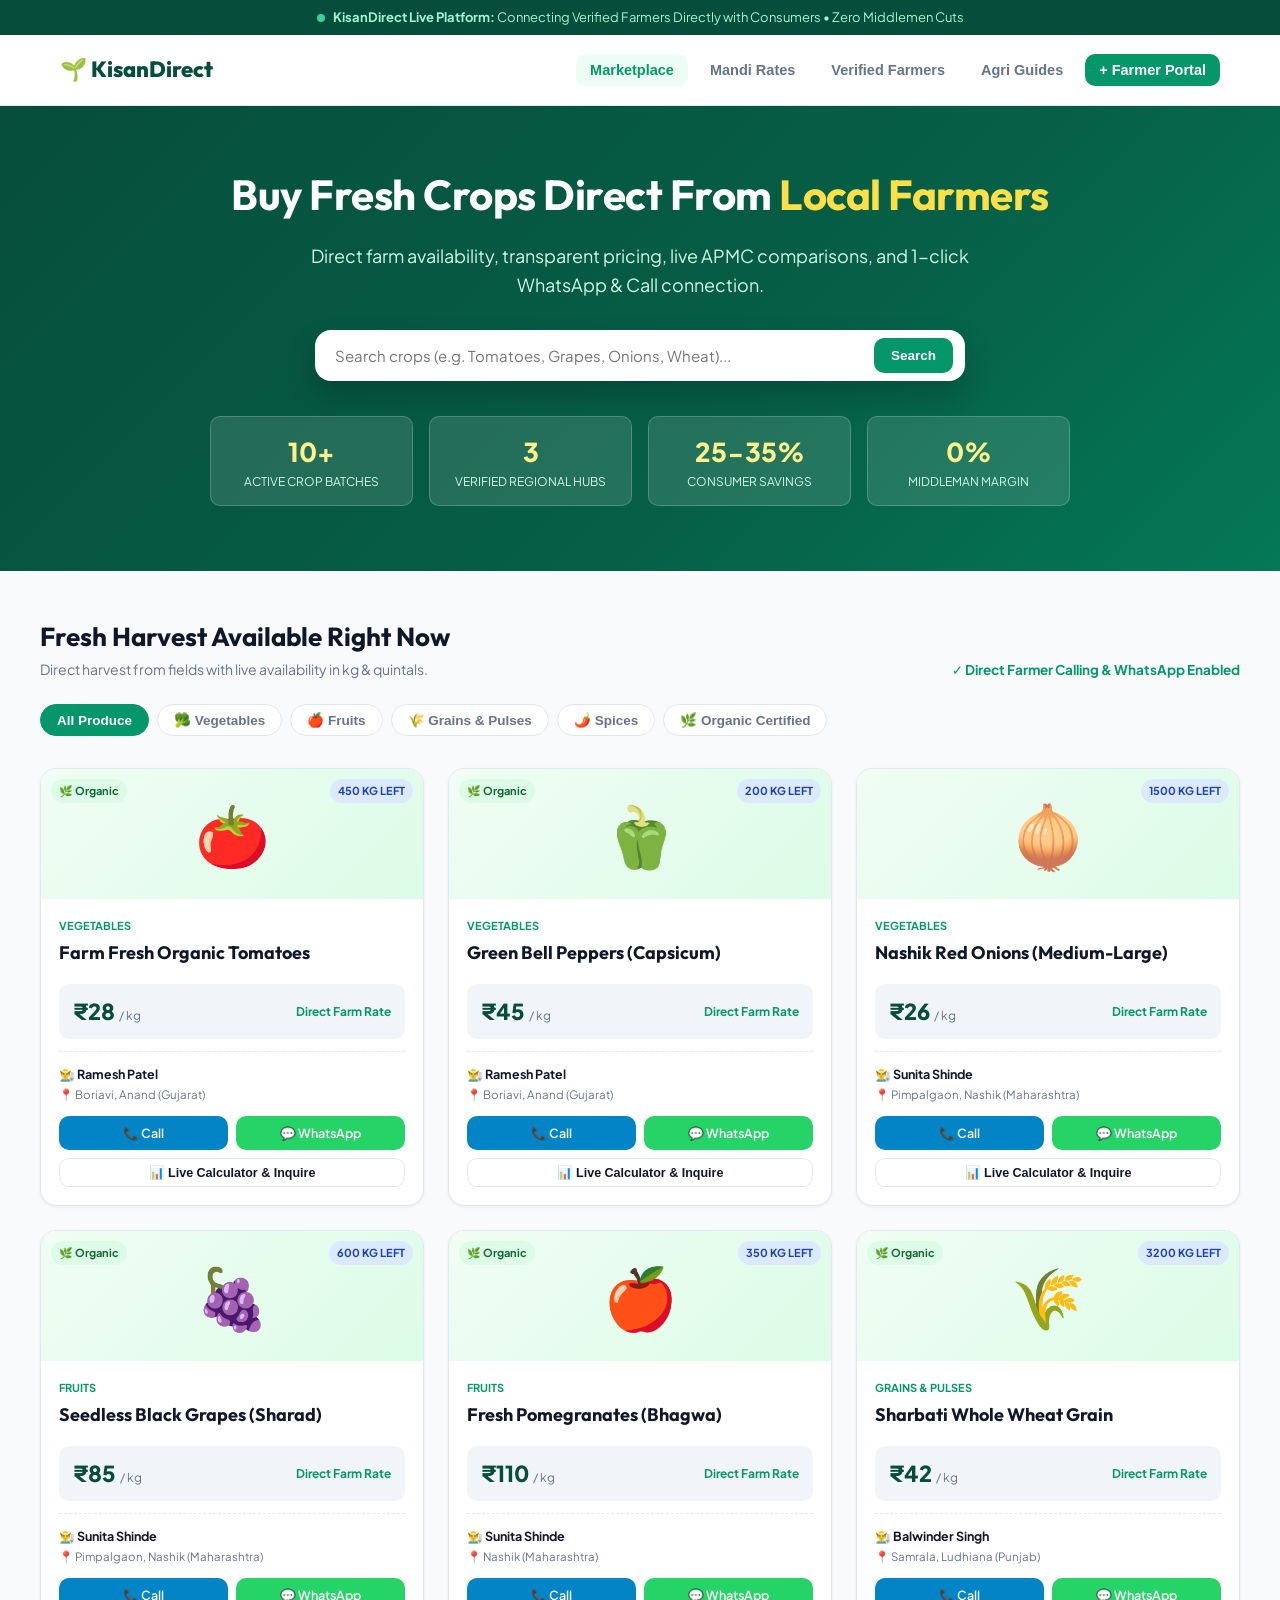
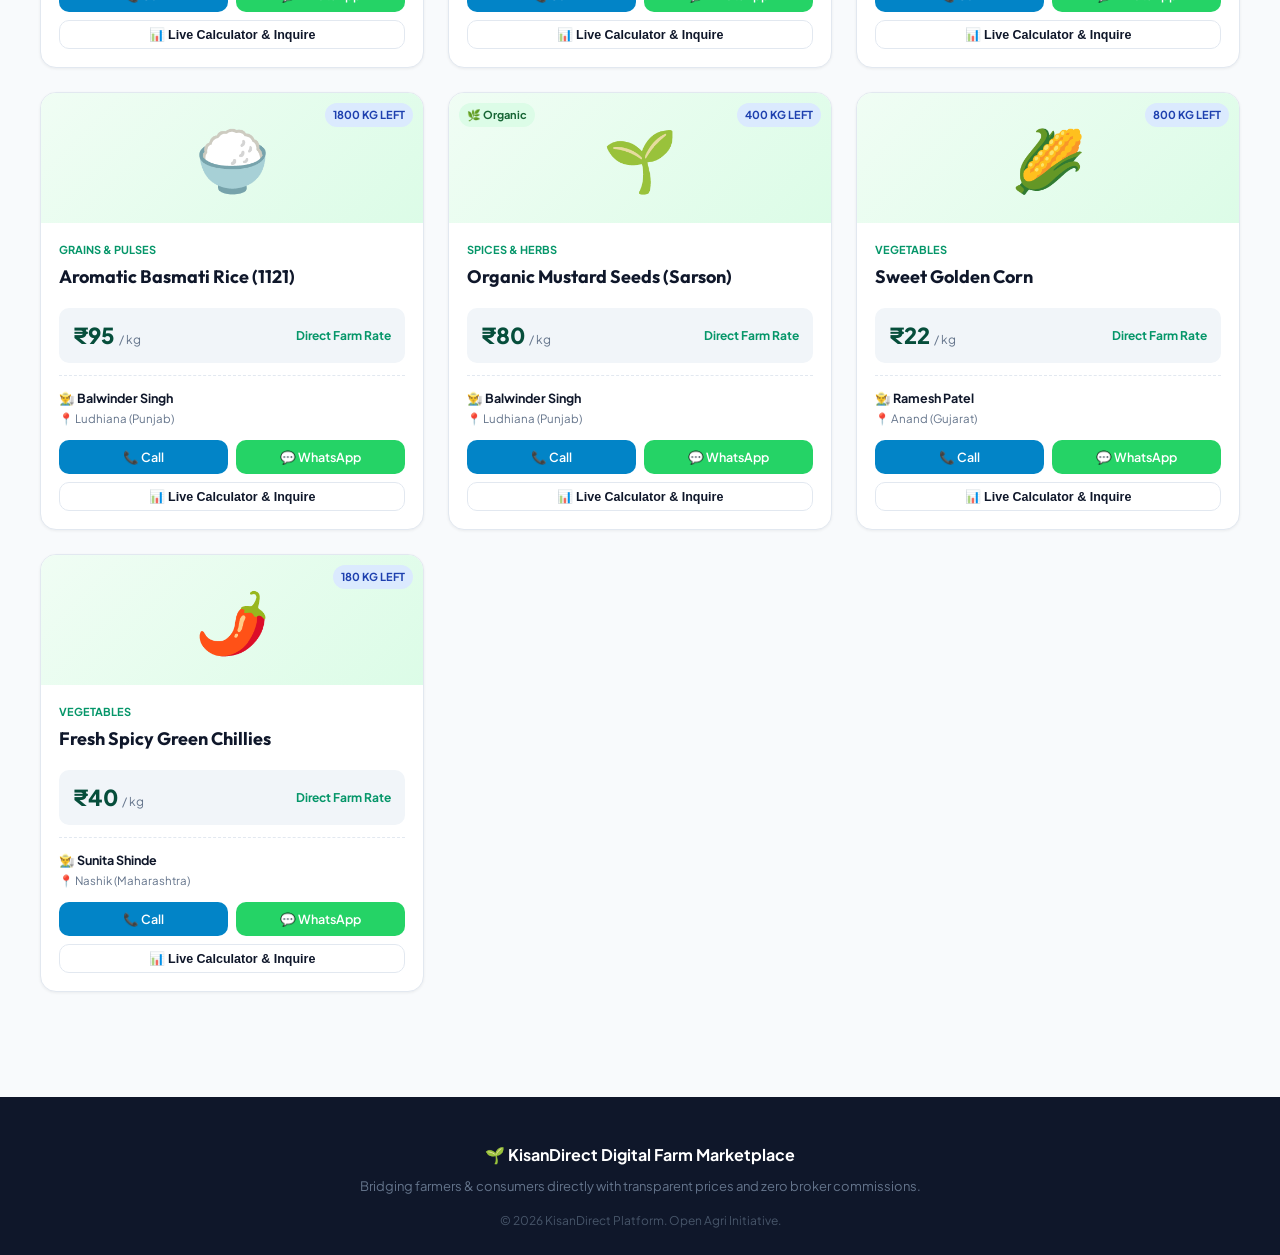
==== docs/index.html @ df66b88b "Add GitHub Pages static web edition in docs/index.html" ====
<!DOCTYPE html>
<html lang="en">
<head>
    <meta charset="UTF-8">
    <meta name="viewport" content="width=device-width, initial-scale=1.0">
    <meta name="description" content="KisanDirect - Digital Platform connecting farmers directly with consumers by providing real crop availability, transparent prices, and direct contact.">
    <title>KisanDirect | Digital Farm-to-Consumer Platform</title>
    <link rel="stylesheet" href="https://fonts.googleapis.com/css2?family=Plus+Jakarta+Sans:wght@300;400;500;600;700;800&family=Outfit:wght@400;500;600;700;800&display=swap">
    <link rel="icon" href="data:image/svg+xml,<svg xmlns=%22http://www.w3.org/2000/svg%22 viewBox=%220 0 100 100%22><text y=%22.9em%22 font-size=%2290%22>🌾</text></svg>">
    <style>
        :root {
            --primary: #059669;
            --primary-hover: #047857;
            --primary-dark: #064e3b;
            --primary-light: #ecfdf5;
            --primary-border: #a7f3d0;
            --accent: #d97706;
            --accent-light: #fef3c7;
            --bg-page: #f8fafc;
            --bg-surface: #ffffff;
            --bg-subtle: #f1f5f9;
            --text-main: #0f172a;
            --text-muted: #64748b;
            --border: #e2e8f0;
            --radius-md: 10px;
            --radius-lg: 16px;
            --radius-full: 9999px;
            --shadow-sm: 0 1px 3px rgba(0,0,0,0.06);
            --shadow-md: 0 6px 16px rgba(0,0,0,0.08);
            --shadow-hover: 0 14px 25px -4px rgba(16, 185, 129, 0.18);
            --font-body: 'Plus Jakarta Sans', system-ui, sans-serif;
            --font-heading: 'Outfit', sans-serif;
        }
        * { margin:0; padding:0; box-sizing:border-box; }
        body { font-family: var(--font-body); background-color: var(--bg-page); color: var(--text-main); line-height: 1.6; }
        h1,h2,h3,h4 { font-family: var(--font-heading); font-weight: 700; }
        a { text-decoration: none; color: inherit; }
        .container { max-width: 1200px; margin: 0 auto; padding: 0 20px; }

        /* Announcement */
        .topbar { background: var(--primary-dark); color: #a7f3d0; font-size: 13px; padding: 7px 0; text-align: center; }
        .live-dot { width: 8px; height: 8px; background: #34d399; border-radius: 50%; display: inline-block; margin-right: 6px; }

        /* Navbar */
        .navbar { background: #fff; border-bottom: 1px solid var(--border); position: sticky; top: 0; z-index: 100; box-shadow: var(--shadow-sm); }
        .navbar-inner { display: flex; justify-content: space-between; align-items: center; height: 70px; }
        .brand { display: flex; align-items: center; gap: 10px; font-size: 22px; font-weight: 800; color: var(--primary-dark); font-family: var(--font-heading); }
        .nav-links { display: flex; gap: 8px; align-items: center; list-style: none; }
        .nav-btn { padding: 8px 14px; font-size: 14.5px; font-weight: 600; color: var(--text-muted); border-radius: var(--radius-md); border: none; background: none; cursor: pointer; transition: 0.2s; }
        .nav-btn:hover, .nav-btn.active { color: var(--primary); background: var(--primary-light); }

        /* Buttons */
        .btn { display: inline-flex; align-items: center; justify-content: center; gap: 6px; padding: 9px 16px; font-size: 13.5px; font-weight: 600; border-radius: var(--radius-md); border: 1px solid transparent; cursor: pointer; transition: 0.2s; }
        .btn-primary { background: var(--primary); color: #fff; }
        .btn-primary:hover { background: var(--primary-hover); transform: translateY(-1px); }
        .btn-secondary { background: #fff; color: var(--text-main); border-color: var(--border); }
        .btn-secondary:hover { background: var(--bg-subtle); }
        .btn-call { background: #0284c7; color: #fff !important; }
        .btn-whatsapp { background: #25D366; color: #fff !important; }
        .btn-whatsapp:hover { background: #20ba59; }
        .btn-sm { padding: 6px 12px; font-size: 12.5px; }
        .btn-full { width: 100%; }

        /* Hero */
        .hero { background: linear-gradient(135deg, #064e3b 0%, #065f46 60%, #047857 100%); color: #fff; padding: 55px 0 65px; text-align: center; }
        .hero-title { font-size: 42px; margin-bottom: 14px; letter-spacing: -0.5px; }
        .hero-title span { color: #fde047; }
        .hero-sub { font-size: 18px; color: #d1fae5; max-width: 720px; margin: 0 auto 30px; font-weight: 400; }
        .search-box { background: #fff; border-radius: var(--radius-lg); padding: 8px 12px; max-width: 650px; margin: 0 auto; display: flex; gap: 10px; box-shadow: 0 15px 30px rgba(0,0,0,0.2); }
        .search-box input { flex: 1; border: none; outline: none; font-size: 15px; padding: 8px; font-family: inherit; }

        /* Stats */
        .stats-bar { display: grid; grid-template-columns: repeat(4, 1fr); gap: 16px; max-width: 860px; margin: 35px auto 0; }
        .stat-card { background: rgba(255,255,255,0.12); border: 1px solid rgba(255,255,255,0.2); border-radius: var(--radius-md); padding: 14px; }
        .stat-num { font-size: 26px; font-weight: 800; color: #fef08a; }
        .stat-label { font-size: 12px; color: #d1fae5; text-transform: uppercase; }

        /* Sections */
        .section { padding: 45px 0; }
        .section-header { display: flex; justify-content: space-between; align-items: flex-end; margin-bottom: 24px; flex-wrap: wrap; gap: 12px; }
        .section-title { font-size: 26px; }

        /* Filter Pills */
        .pills { display: flex; gap: 8px; overflow-x: auto; padding-bottom: 8px; margin-bottom: 24px; }
        .pill { padding: 7px 16px; background: #fff; border: 1px solid var(--border); border-radius: var(--radius-full); font-size: 13.5px; font-weight: 600; color: var(--text-muted); cursor: pointer; border: 1px solid var(--border); }
        .pill.active, .pill:hover { background: var(--primary); color: #fff; border-color: var(--primary); }

        /* Crop Grid */
        .crop-grid { display: grid; grid-template-columns: repeat(auto-fill, minmax(290px, 1fr)); gap: 24px; }
        .crop-card { background: #fff; border: 1px solid var(--border); border-radius: var(--radius-lg); overflow: hidden; box-shadow: var(--shadow-sm); transition: 0.2s; display: flex; flex-direction: column; }
        .crop-card:hover { transform: translateY(-4px); box-shadow: var(--shadow-hover); border-color: var(--primary-border); }
        .crop-img { height: 130px; background: linear-gradient(135deg, #f0fdf4, #dcfce7); display: flex; align-items: center; justify-content: center; font-size: 60px; position: relative; }
        .crop-badge { position: absolute; top: 10px; right: 10px; background: #dbeafe; color: #1e40af; padding: 3px 8px; border-radius: var(--radius-full); font-size: 11px; font-weight: 700; text-transform: uppercase; }
        .organic-tag { position: absolute; top: 10px; left: 10px; background: #dcfce7; color: #166534; padding: 3px 8px; border-radius: var(--radius-full); font-size: 11px; font-weight: 700; }
        .crop-body { padding: 18px; flex: 1; display: flex; flex-direction: column; }
        .crop-cat { font-size: 11px; font-weight: 700; color: var(--primary); text-transform: uppercase; margin-bottom: 4px; }
        .crop-name { font-size: 18px; margin-bottom: 4px; }
        .crop-price-box { background: var(--bg-subtle); border-radius: var(--radius-md); padding: 10px 14px; display: flex; justify-content: space-between; align-items: center; margin: 12px 0; }
        .crop-price { font-size: 22px; font-weight: 800; color: var(--primary-dark); }
        .farmer-row { border-top: 1px dashed var(--border); padding-top: 12px; margin-top: auto; font-size: 12.5px; }
        .card-actions { display: grid; grid-template-columns: 1fr 1fr; gap: 8px; margin-top: 12px; }

        /* Table */
        .table-box { background: #fff; border: 1px solid var(--border); border-radius: var(--radius-lg); overflow: hidden; box-shadow: var(--shadow-sm); }
        table { width: 100%; border-collapse: collapse; font-size: 14px; text-align: left; }
        th { background: #f8fafc; padding: 14px 18px; font-size: 12px; color: var(--text-muted); text-transform: uppercase; border-bottom: 1px solid var(--border); }
        td { padding: 14px 18px; border-bottom: 1px solid var(--border); vertical-align: middle; }

        /* Modal */
        .modal { display: none; position: fixed; inset: 0; background: rgba(0,0,0,0.5); z-index: 200; align-items: center; justify-content: center; padding: 20px; }
        .modal.active { display: flex; }
        .modal-content { background: #fff; border-radius: var(--radius-lg); max-width: 520px; width: 100%; padding: 28px; box-shadow: var(--shadow-md); position: relative; max-height: 90vh; overflow-y: auto; }
        .close-btn { position: absolute; top: 18px; right: 20px; font-size: 24px; border: none; background: none; cursor: pointer; color: var(--text-muted); }

        .form-group { margin-bottom: 14px; }
        label { display: block; font-size: 13px; font-weight: 600; margin-bottom: 5px; }
        input, select, textarea { width: 100%; padding: 10px 12px; border: 1px solid var(--border); border-radius: var(--radius-md); font-family: inherit; font-size: 14px; outline: none; }
        input:focus, select:focus, textarea:focus { border-color: var(--primary); }

        /* Footer */
        .footer { background: #0f172a; color: #94a3b8; padding: 45px 0 25px; margin-top: 60px; font-size: 14px; }
        @media (max-width: 768px) {
            .hero-title { font-size: 30px; }
            .stats-bar { grid-template-columns: 1fr 1fr; }
            .nav-links { display: none; }
        }
    </style>
</head>
<body>

    <div class="topbar">
        <div class="container">
            <span class="live-dot"></span>
            <strong>KisanDirect Live Platform:</strong> Connecting Verified Farmers Directly with Consumers &bull; Zero Middlemen Cuts
        </div>
    </div>

    <header class="navbar">
        <div class="container navbar-inner">
            <a href="#" class="brand">🌱 KisanDirect</a>
            <ul class="nav-links">
                <li><button class="nav-btn active" onclick="showTab('marketplace')">Marketplace</button></li>
                <li><button class="nav-btn" onclick="showTab('mandi')">Mandi Rates</button></li>
                <li><button class="nav-btn" onclick="showTab('farmers')">Verified Farmers</button></li>
                <li><button class="nav-btn" onclick="showTab('tips')">Agri Guides</button></li>
                <li><button class="nav-btn" onclick="showTab('portal')" style="background:var(--primary);color:#fff;">+ Farmer Portal</button></li>
            </ul>
        </div>
    </header>

    <!-- Hero -->
    <section class="hero">
        <div class="container">
            <h1 class="hero-title">Buy Fresh Crops Direct From <span>Local Farmers</span></h1>
            <p class="hero-sub">Direct farm availability, transparent pricing, live APMC comparisons, and 1-click WhatsApp &amp; Call connection.</p>
            
            <div class="search-box">
                <input type="text" id="searchInput" placeholder="Search crops (e.g. Tomatoes, Grapes, Onions, Wheat)..." oninput="filterCrops()">
                <button class="btn btn-primary" onclick="filterCrops()">Search</button>
            </div>

            <div class="stats-bar">
                <div class="stat-card">
                    <div class="stat-num" id="cropCountDisplay">12+</div>
                    <div class="stat-label">Active Crop Batches</div>
                </div>
                <div class="stat-card">
                    <div class="stat-num">3</div>
                    <div class="stat-label">Verified Regional Hubs</div>
                </div>
                <div class="stat-card">
                    <div class="stat-num">25-35%</div>
                    <div class="stat-label">Consumer Savings</div>
                </div>
                <div class="stat-card">
                    <div class="stat-num">0%</div>
                    <div class="stat-label">Middleman Margin</div>
                </div>
            </div>
        </div>
    </section>

    <!-- SECTION: Marketplace -->
    <div id="tab-marketplace" class="container section">
        <div class="section-header">
            <div>
                <h2 class="section-title">Fresh Harvest Available Right Now</h2>
                <p style="color:var(--text-muted); font-size:14px;">Direct harvest from fields with live availability in kg &amp; quintals.</p>
            </div>
            <div style="font-size:13.5px; font-weight:700; color:var(--primary);">
                ✓ Direct Farmer Calling &amp; WhatsApp Enabled
            </div>
        </div>

        <!-- Pills -->
        <div class="pills">
            <button class="pill active" onclick="setCategory('All', this)">All Produce</button>
            <button class="pill" onclick="setCategory('Vegetables', this)">🥦 Vegetables</button>
            <button class="pill" onclick="setCategory('Fruits', this)">🍎 Fruits</button>
            <button class="pill" onclick="setCategory('Grains & Pulses', this)">🌾 Grains &amp; Pulses</button>
            <button class="pill" onclick="setCategory('Spices & Herbs', this)">🌶️ Spices</button>
            <button class="pill" onclick="setCategory('Organic', this)">🌿 Organic Certified</button>
        </div>

        <div class="crop-grid" id="cropGrid">
            <!-- Dynamic crop cards populated by JS -->
        </div>
    </div>

    <!-- SECTION: Mandi Benchmark Rates -->
    <div id="tab-mandi" class="container section" style="display:none;">
        <div class="section-header">
            <div>
                <h2 class="section-title">APMC Mandi Market Benchmarks</h2>
                <p style="color:var(--text-muted); font-size:14px;">Official agricultural market rates vs. direct farm-gate pricing.</p>
            </div>
        </div>

        <div class="table-box">
            <div style="overflow-x:auto;">
                <table>
                    <thead>
                        <tr>
                            <th>Crop</th>
                            <th>Mandi Name</th>
                            <th>District</th>
                            <th>Mandi Modal Rate</th>
                            <th>KisanDirect Farmer Rate</th>
                            <th>Direct Advantage</th>
                        </tr>
                    </thead>
                    <tbody id="mandiTableBody">
                        <!-- Populated by JS -->
                    </tbody>
                </table>
            </div>
        </div>
    </div>

    <!-- SECTION: Farmers Directory -->
    <div id="tab-farmers" class="container section" style="display:none;">
        <div class="section-header">
            <div>
                <h2 class="section-title">Verified Regional Farmers</h2>
                <p style="color:var(--text-muted); font-size:14px;">Connect directly with local farm growers.</p>
            </div>
        </div>
        <div class="crop-grid" id="farmersGrid">
            <!-- Populated by JS -->
        </div>
    </div>

    <!-- SECTION: Agri Tips -->
    <div id="tab-tips" class="container section" style="display:none;">
        <div class="section-header">
            <div>
                <h2 class="section-title">Agri Advisories &amp; Best Practices</h2>
                <p style="color:var(--text-muted); font-size:14px;">Field advisories on harvest grading, packaging, and natural farming.</p>
            </div>
        </div>
        <div class="crop-grid" id="tipsGrid">
            <!-- Populated by JS -->
        </div>
    </div>

    <!-- SECTION: Farmer Portal -->
    <div id="tab-portal" class="container section" style="display:none;">
        <div class="section-header">
            <div>
                <h2 class="section-title">Farmer Self-Listing Portal</h2>
                <p style="color:var(--text-muted); font-size:14px;">List your ready harvest batch in 60 seconds.</p>
            </div>
        </div>

        <div style="background:#fff; border:1px solid var(--border); border-radius:var(--radius-lg); padding:28px; max-width:680px; margin:0 auto; box-shadow:var(--shadow-sm);">
            <form id="newCropForm" onsubmit="handleNewCrop(event)">
                <div style="display:grid; grid-template-columns:1fr 1fr; gap:14px;">
                    <div class="form-group">
                        <label>Crop Name *</label>
                        <input type="text" id="fc_name" placeholder="e.g. Organic Tomatoes" required>
                    </div>
                    <div class="form-group">
                        <label>Category *</label>
                        <select id="fc_cat" required>
                            <option value="Vegetables">Vegetables</option>
                            <option value="Fruits">Fruits</option>
                            <option value="Grains & Pulses">Grains &amp; Pulses</option>
                            <option value="Spices & Herbs">Spices &amp; Herbs</option>
                        </select>
                    </div>
                </div>

                <div style="display:grid; grid-template-columns:1fr 1fr; gap:14px;">
                    <div class="form-group">
                        <label>Price per Unit (₹) *</label>
                        <input type="number" id="fc_price" placeholder="e.g. 30" required>
                    </div>
                    <div class="form-group">
                        <label>Unit</label>
                        <select id="fc_unit">
                            <option value="kg">kg</option>
                            <option value="quintal">quintal</option>
                            <option value="box">box</option>
                        </select>
                    </div>
                </div>

                <div style="display:grid; grid-template-columns:1fr 1fr; gap:14px;">
                    <div class="form-group">
                        <label>Available Stock *</label>
                        <input type="number" id="fc_stock" placeholder="e.g. 500" required>
                    </div>
                    <div class="form-group">
                        <label>Icon</label>
                        <select id="fc_icon">
                            <option value="🍅">🍅 Tomato</option>
                            <option value="🧅">🧅 Onion</option>
                            <option value="🥔">🥔 Potato</option>
                            <option value="🍇">🍇 Grapes</option>
                            <option value="🌾">🌾 Grain</option>
                            <option value="🌶️">🌶️ Chilli</option>
                        </select>
                    </div>
                </div>

                <div class="form-group">
                    <label>Farmer Name &amp; Village *</label>
                    <input type="text" id="fc_farmer" placeholder="e.g. Ramesh Patel, Anand Gujarat" required>
                </div>

                <div class="form-group">
                    <label>Mobile Number (Calling &amp; WhatsApp) *</label>
                    <input type="tel" id="fc_phone" placeholder="e.g. 9825123456" required>
                </div>

                <button type="submit" class="btn btn-primary btn-full" style="padding:12px; font-size:15px; margin-top:10px;">
                    Publish Listing to Live Marketplace &rarr;
                </button>
            </form>
        </div>
    </div>

    <!-- Interactive Inquiry & Calculator Modal -->
    <div class="modal" id="inqModal">
        <div class="modal-content">
            <button class="close-btn" onclick="closeModal()">&times;</button>
            <div style="font-size:36px; text-align:center; margin-bottom:10px;" id="modalEmoji">🍅</div>
            <h3 style="font-size:22px; text-align:center; margin-bottom:4px;" id="modalTitle">Crop Name</h3>
            <p style="text-align:center; font-size:13px; color:var(--text-muted); margin-bottom:18px;" id="modalFarmer">Farmer Name</p>

            <!-- Dynamic Calculator -->
            <div style="background:#ecfdf5; border:1px solid #a7f3d0; border-radius:var(--radius-md); padding:16px; margin-bottom:18px;">
                <div style="display:flex; justify-content:space-between; align-items:center;">
                    <strong style="color:#064e3b; font-size:14px;">Live Cost Calculator:</strong>
                    <span style="font-size:12px; color:#059669;">Zero Commission</span>
                </div>
                <div style="display:flex; align-items:center; gap:12px; margin-top:8px;">
                    <div style="flex:1;">
                        <label style="font-size:11.5px; color:#064e3b;">Quantity Needed (<span id="modalUnit">kg</span>):</label>
                        <input type="number" id="calcQty" value="10" min="1" oninput="updateModalCalc()" style="background:#fff;">
                    </div>
                    <div style="text-align:right;">
                        <span style="font-size:11px; text-transform:uppercase; color:#064e3b;">Estimated Total</span>
                        <div style="font-size:22px; font-weight:800; color:var(--primary-dark);" id="modalTotal">₹0</div>
                    </div>
                </div>
            </div>

            <!-- Direct Contact Actions -->
            <div style="display:grid; grid-template-columns:1fr 1fr; gap:10px; margin-bottom:18px;">
                <a id="modalCallBtn" href="#" class="btn btn-call">📞 Direct Call</a>
                <a id="modalWaBtn" href="#" target="_blank" class="btn btn-whatsapp">💬 WhatsApp Chat</a>
            </div>

            <hr style="border:none; border-top:1px solid var(--border); margin-bottom:16px;">

            <!-- Quick Inquiry Form -->
            <form onsubmit="submitModalInquiry(event)">
                <div class="form-group">
                    <label>Your Name *</label>
                    <input type="text" id="buyerName" placeholder="e.g. Amit Kumar" required>
                </div>
                <div class="form-group">
                    <label>Your Contact Phone *</label>
                    <input type="tel" id="buyerPhone" placeholder="e.g. 9819001122" required>
                </div>
                <div class="form-group">
                    <label>Delivery Area / City</label>
                    <input type="text" id="buyerLoc" placeholder="e.g. Mumbai / Farm Pickup">
                </div>
                <button type="submit" class="btn btn-primary btn-full">Send Direct Inquiry &rarr;</button>
            </form>
        </div>
    </div>

    <footer class="footer">
        <div class="container" style="text-align:center;">
            <p style="font-size:16px; font-weight:700; color:#fff; margin-bottom:8px;">🌱 KisanDirect Digital Farm Marketplace</p>
            <p style="font-size:13px; color:#64748b; margin-bottom:14px;">Bridging farmers &amp; consumers directly with transparent prices and zero broker commissions.</p>
            <p style="font-size:12px; color:#475569;">&copy; 2026 KisanDirect Platform. Open Agri Initiative.</p>
        </div>
    </footer>

    <script>
        // Seed initial crops
        const defaultCrops = [
            { id: 1, name: "Farm Fresh Organic Tomatoes", category: "Vegetables", price: 28, unit: "kg", stock: 450, emoji: "🍅", organic: true, farmer: "Ramesh Patel", loc: "Boriavi, Anand (Gujarat)", phone: "9825123456" },
            { id: 2, name: "Green Bell Peppers (Capsicum)", category: "Vegetables", price: 45, unit: "kg", stock: 200, emoji: "🫑", organic: true, farmer: "Ramesh Patel", loc: "Boriavi, Anand (Gujarat)", phone: "9825123456" },
            { id: 3, name: "Nashik Red Onions (Medium-Large)", category: "Vegetables", price: 26, unit: "kg", stock: 1500, emoji: "🧅", organic: false, farmer: "Sunita Shinde", loc: "Pimpalgaon, Nashik (Maharashtra)", phone: "9422987654" },
            { id: 4, name: "Seedless Black Grapes (Sharad)", category: "Fruits", price: 85, unit: "kg", stock: 600, emoji: "🍇", organic: true, farmer: "Sunita Shinde", loc: "Pimpalgaon, Nashik (Maharashtra)", phone: "9422987654" },
            { id: 5, name: "Fresh Pomegranates (Bhagwa)", category: "Fruits", price: 110, unit: "kg", stock: 350, emoji: "🍎", organic: true, farmer: "Sunita Shinde", loc: "Nashik (Maharashtra)", phone: "9422987654" },
            { id: 6, name: "Sharbati Whole Wheat Grain", category: "Grains & Pulses", price: 42, unit: "kg", stock: 3200, emoji: "🌾", organic: true, farmer: "Balwinder Singh", loc: "Samrala, Ludhiana (Punjab)", phone: "9876501234" },
            { id: 7, name: "Aromatic Basmati Rice (1121)", category: "Grains & Pulses", price: 95, unit: "kg", stock: 1800, emoji: "🍚", organic: false, farmer: "Balwinder Singh", loc: "Ludhiana (Punjab)", phone: "9876501234" },
            { id: 8, name: "Organic Mustard Seeds (Sarson)", category: "Spices & Herbs", price: 80, unit: "kg", stock: 400, emoji: "🌱", organic: true, farmer: "Balwinder Singh", loc: "Ludhiana (Punjab)", phone: "9876501234" },
            { id: 9, name: "Sweet Golden Corn", category: "Vegetables", price: 22, unit: "kg", stock: 800, emoji: "🌽", organic: false, farmer: "Ramesh Patel", loc: "Anand (Gujarat)", phone: "9825123456" },
            { id: 10, name: "Fresh Spicy Green Chillies", category: "Vegetables", price: 40, unit: "kg", stock: 180, emoji: "🌶️", organic: false, farmer: "Sunita Shinde", loc: "Nashik (Maharashtra)", phone: "9422987654" }
        ];

        let crops = JSON.parse(localStorage.getItem('kd_crops')) || defaultCrops;
        let activeCategory = 'All';
        let currentModalCrop = null;

        function renderCrops() {
            const query = (document.getElementById('searchInput')?.value || '').toLowerCase().trim();
            const grid = document.getElementById('cropGrid');
            grid.innerHTML = '';

            const filtered = crops.filter(c => {
                const matchCat = activeCategory === 'All' ? true : 
                                 activeCategory === 'Organic' ? c.organic : 
                                 c.category === activeCategory;
                const matchText = c.name.toLowerCase().includes(query) || c.farmer.toLowerCase().includes(query) || c.loc.toLowerCase().includes(query);
                return matchCat && matchText;
            });

            document.getElementById('cropCountDisplay').textContent = `${crops.length}+`;

            filtered.forEach(c => {
                const card = document.createElement('div');
                card.className = 'crop-card';
                card.innerHTML = `
                    <div class="crop-img">
                        ${c.emoji}
                        ${c.organic ? '<span class="organic-tag">🌿 Organic</span>' : ''}
                        <span class="crop-badge">${c.stock} ${c.unit} Left</span>
                    </div>
                    <div class="crop-body">
                        <div class="crop-cat">${c.category}</div>
                        <h3 class="crop-name">${c.name}</h3>
                        <div class="crop-price-box">
                            <div>
                                <div class="crop-price">₹${c.price} <span style="font-size:12px;font-weight:400;color:#64748b;">/ ${c.unit}</span></div>
                            </div>
                            <div style="font-size:12px; color:#059669; font-weight:700;">Direct Farm Rate</div>
                        </div>
                        <div class="farmer-row">
                            <strong>👨‍🌾 ${c.farmer}</strong>
                            <div style="color:var(--text-muted); font-size:11.5px; margin-top:2px;">📍 ${c.loc}</div>
                        </div>
                        <div class="card-actions">
                            <a href="tel:${c.phone}" class="btn btn-sm btn-call">📞 Call</a>
                            <a href="https://wa.me/91${c.phone}?text=${encodeURIComponent('Namaste! I would like to inquire about your ' + c.name + ' listed on KisanDirect.')}" target="_blank" class="btn btn-sm btn-whatsapp">💬 WhatsApp</a>
                        </div>
                        <button onclick="openModal(${c.id})" class="btn btn-sm btn-secondary btn-full" style="margin-top:8px;">
                            📊 Live Calculator &amp; Inquire
                        </button>
                    </div>
                `;
                grid.appendChild(card);
            });
        }

        function filterCrops() { renderCrops(); }
        function setCategory(cat, el) {
            activeCategory = cat;
            document.querySelectorAll('.pill').forEach(p => p.classList.remove('active'));
            el.classList.add('active');
            renderCrops();
        }

        // Modal Logic
        function openModal(id) {
            currentModalCrop = crops.find(c => c.id === id);
            if (!currentModalCrop) return;
            document.getElementById('modalEmoji').textContent = currentModalCrop.emoji;
            document.getElementById('modalTitle').textContent = currentModalCrop.name;
            document.getElementById('modalFarmer').textContent = `👨‍🌾 ${currentModalCrop.farmer} (${currentModalCrop.loc})`;
            document.getElementById('modalUnit').textContent = currentModalCrop.unit;
            document.getElementById('modalCallBtn').href = `tel:${currentModalCrop.phone}`;
            document.getElementById('modalWaBtn').href = `https://wa.me/91${currentModalCrop.phone}?text=${encodeURIComponent('Namaste! I would like to purchase ' + currentModalCrop.name + ' on KisanDirect.')}`;
            document.getElementById('calcQty').value = 10;
            updateModalCalc();
            document.getElementById('inqModal').classList.add('active');
        }

        function closeModal() {
            document.getElementById('inqModal').classList.remove('active');
        }

        function updateModalCalc() {
            if (!currentModalCrop) return;
            const qty = parseFloat(document.getElementById('calcQty').value) || 0;
            const total = qty * currentModalCrop.price;
            document.getElementById('modalTotal').textContent = `₹${total.toLocaleString('en-IN')}`;
        }

        function submitModalInquiry(e) {
            e.preventDefault();
            const name = document.getElementById('buyerName').value;
            const phone = document.getElementById('buyerPhone').value;
            const qty = document.getElementById('calcQty').value;
            alert(`🎉 Inquiry Sent!\n\nThank you ${name}! Farmer ${currentModalCrop.farmer} has been alerted for your requirement of ${qty} ${currentModalCrop.unit} ${currentModalCrop.name}.\n\nYou can also click Call or WhatsApp above for instant contact.`);
            closeModal();
        }

        // Add Crop
        function handleNewCrop(e) {
            e.preventDefault();
            const newCrop = {
                id: Date.now(),
                name: document.getElementById('fc_name').value,
                category: document.getElementById('fc_cat').value,
                price: parseFloat(document.getElementById('fc_price').value),
                unit: document.getElementById('fc_unit').value,
                stock: parseFloat(document.getElementById('fc_stock').value),
                emoji: document.getElementById('fc_icon').value,
                organic: true,
                farmer: document.getElementById('fc_farmer').value,
                loc: "Local Hub",
                phone: document.getElementById('fc_phone').value
            };
            crops.unshift(newCrop);
            localStorage.setItem('kd_crops', JSON.stringify(crops));
            alert(`✅ Success!\n"${newCrop.name}" is now live on the marketplace!`);
            document.getElementById('newCropForm').reset();
            showTab('marketplace');
        }

        // Tab Navigation
        function showTab(name) {
            ['marketplace', 'mandi', 'farmers', 'tips', 'portal'].forEach(t => {
                document.getElementById(`tab-${t}`).style.display = t === name ? 'block' : 'none';
            });
            document.querySelectorAll('.nav-btn').forEach(btn => {
                btn.classList.toggle('active', btn.textContent.toLowerCase().includes(name));
            });
            window.scrollTo({ top: 400, behavior: 'smooth' });
            renderCrops();
        }

        // Populate Mandi Table
        const mandiData = [
            { crop: "Fresh Tomatoes", mandi: "Anand APMC", dist: "Anand (Gujarat)", modal: 32, farmer: 28, save: "13%" },
            { crop: "Red Onions", mandi: "Lasalgaon Mandi", dist: "Nashik (Maharashtra)", modal: 31, farmer: 26, save: "16%" },
            { crop: "Green Capsicum", mandi: "Ahmedabad APMC", dist: "Ahmedabad", modal: 52, farmer: 45, save: "14%" },
            { crop: "Black Grapes", mandi: "Nashik Fruit Mandi", dist: "Nashik", modal: 98, farmer: 85, save: "13%" },
            { crop: "Sharbati Wheat", mandi: "Khanna Grain Market", dist: "Ludhiana (Punjab)", modal: 46, farmer: 42, save: "9%" },
            { crop: "Pomegranates", mandi: "Vashi APMC", dist: "Navi Mumbai", modal: 135, farmer: 110, save: "19%" }
        ];

        const mBody = document.getElementById('mandiTableBody');
        mandiData.forEach(m => {
            const tr = document.createElement('tr');
            tr.innerHTML = `
                <td><strong>${m.crop}</strong></td>
                <td>${m.mandi}</td>
                <td>${m.dist}</td>
                <td style="color:#64748b;">₹${m.modal} / kg</td>
                <td><strong style="color:#059669; font-size:16px;">₹${m.farmer} / kg</strong></td>
                <td><span style="background:#ecfdf5; color:#047857; padding:3px 8px; border-radius:99px; font-weight:700; font-size:12px;">Direct Save ${m.save}</span></td>
            `;
            mBody.appendChild(tr);
        });

        // Populate Farmers
        const farmers = [
            { name: "Ramesh Patel", farm: "Patel Organic Farms", loc: "Boriavi, Anand (Gujarat)", phone: "9825123456", spec: "Tomatoes, Capsicum, Maize with solar drip irrigation." },
            { name: "Sunita Shinde", farm: "Shinde Agro Orchards", loc: "Pimpalgaon, Nashik (Maharashtra)", phone: "9422987654", spec: "Export table grapes, Nashik red onions, Pomegranates." },
            { name: "Balwinder Singh", farm: "Green Earth Bio Farms", loc: "Samrala, Ludhiana (Punjab)", phone: "9876501234", spec: "Sharbati wheat, Basmati rice, Mustard seeds." }
        ];

        const fGrid = document.getElementById('farmersGrid');
        farmers.forEach(f => {
            const d = document.createElement('div');
            d.className = 'crop-card';
            d.innerHTML = `
                <div class="crop-img" style="height:90px; font-size:44px;">👨‍🌾</div>
                <div class="crop-body">
                    <h3 style="font-size:18px;">${f.name}</h3>
                    <div style="color:#059669; font-weight:600; font-size:13px;">${f.farm}</div>
                    <div style="color:var(--text-muted); font-size:12px; margin-top:2px;">📍 ${f.loc}</div>
                    <p style="font-size:13px; color:#475569; margin:10px 0 16px;">${f.spec}</p>
                    <div class="card-actions" style="margin-top:auto;">
                        <a href="tel:${f.phone}" class="btn btn-sm btn-call">📞 Call</a>
                        <a href="https://wa.me/91${f.phone}" target="_blank" class="btn btn-sm btn-whatsapp">💬 WhatsApp</a>
                    </div>
                </div>
            `;
            fGrid.appendChild(d);
        });

        // Populate Tips
        const tips = [
            { title: "Direct Farm-to-Consumer Packaging", cat: "Packaging", text: "Grade produce into Grade A and B. Grade A packed in ventilated crates commands a 20-30% premium in direct sales." },
            { title: "Pricing Without Commission Middlemen", cat: "Pricing", text: "Price 10-15% below supermarket shelf rates. You earn 35% higher than wholesale agents while saving buyers money." },
            { title: "Natural Pest Protection with Neem", cat: "Agronomy", text: "Prepare a 5% neem seed kernel extract (NSKE) spray for sucking pests like whiteflies. Spray early morning for best results." }
        ];

        const tGrid = document.getElementById('tipsGrid');
        tips.forEach(t => {
            const d = document.createElement('div');
            d.className = 'crop-card';
            d.innerHTML = `
                <div class="crop-body">
                    <span style="font-size:11px; font-weight:700; color:var(--primary); text-transform:uppercase;">${t.cat}</span>
                    <h3 style="font-size:17px; margin:6px 0 10px;">${t.title}</h3>
                    <p style="font-size:13.5px; color:#475569; line-height:1.6;">${t.text}</p>
                </div>
            `;
            tGrid.appendChild(d);
        });

        // Initial render
        renderCrops();
    </script>
</body>
</html>
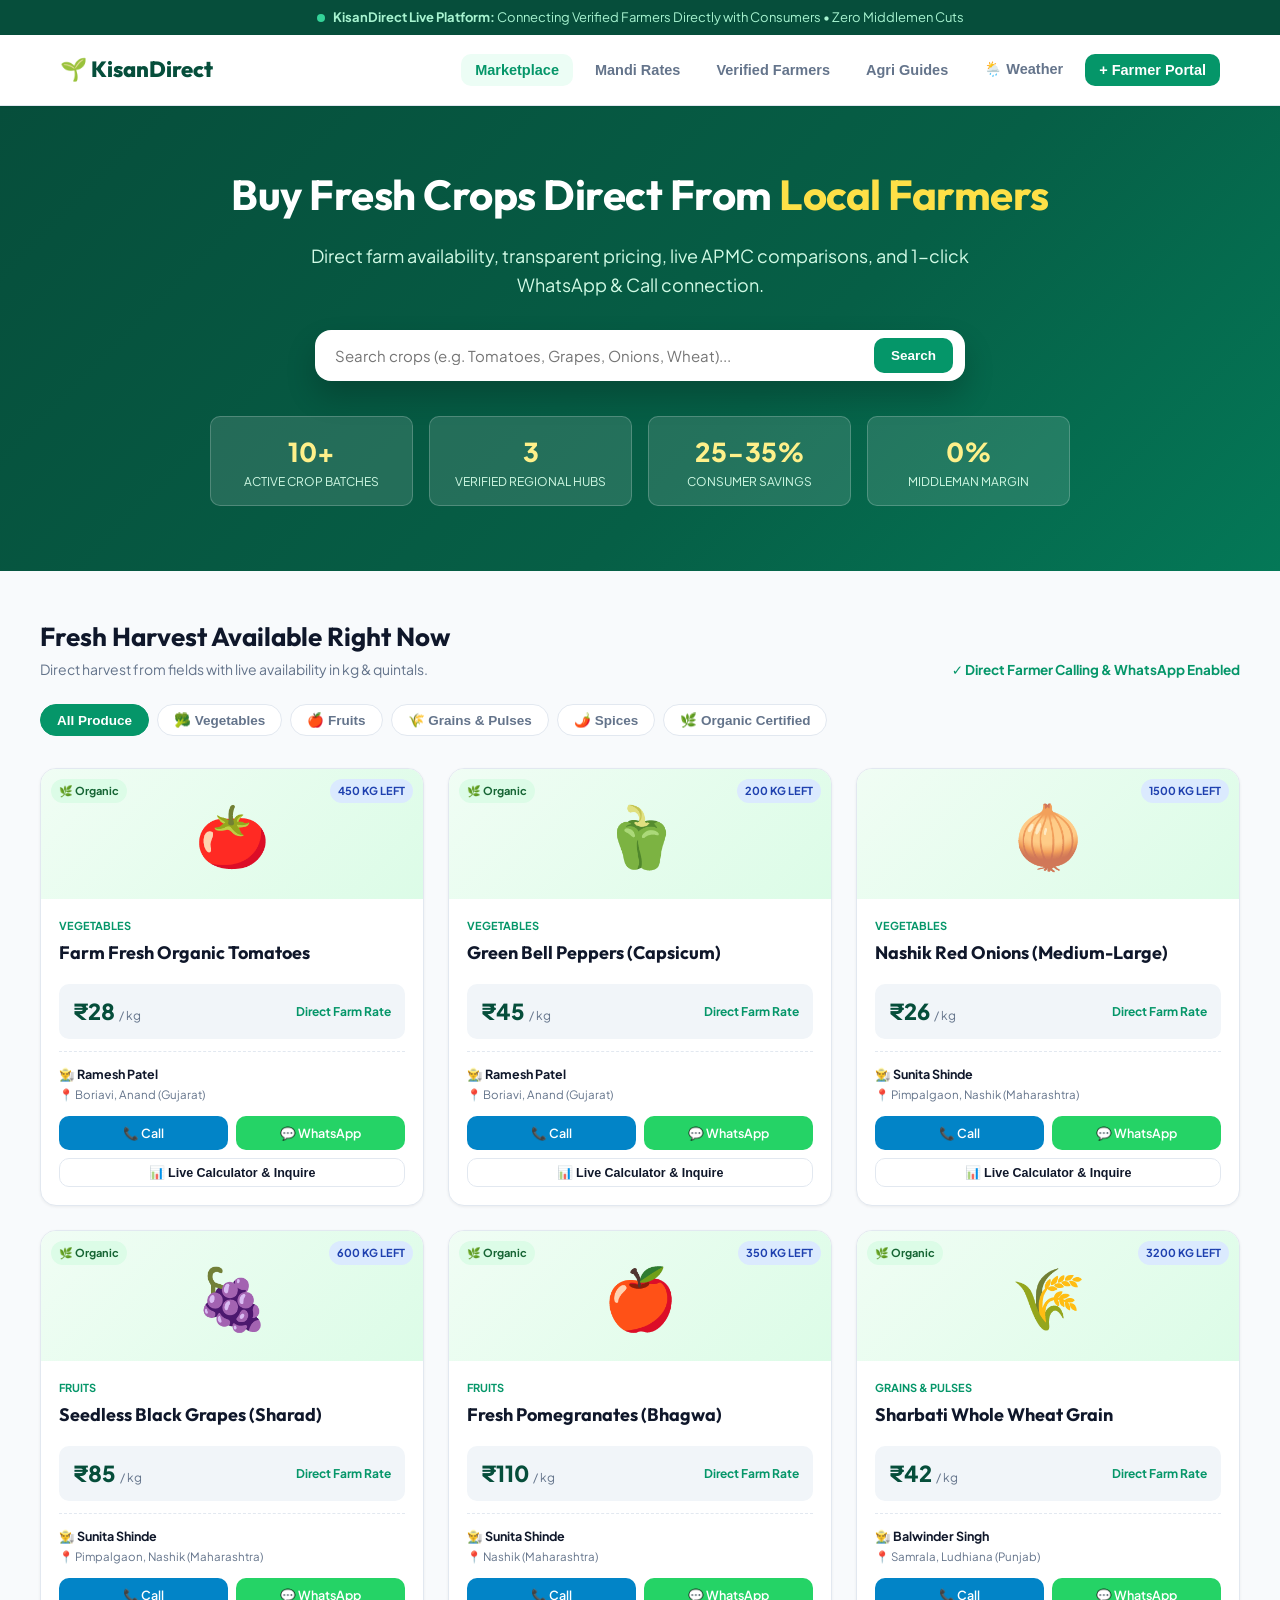
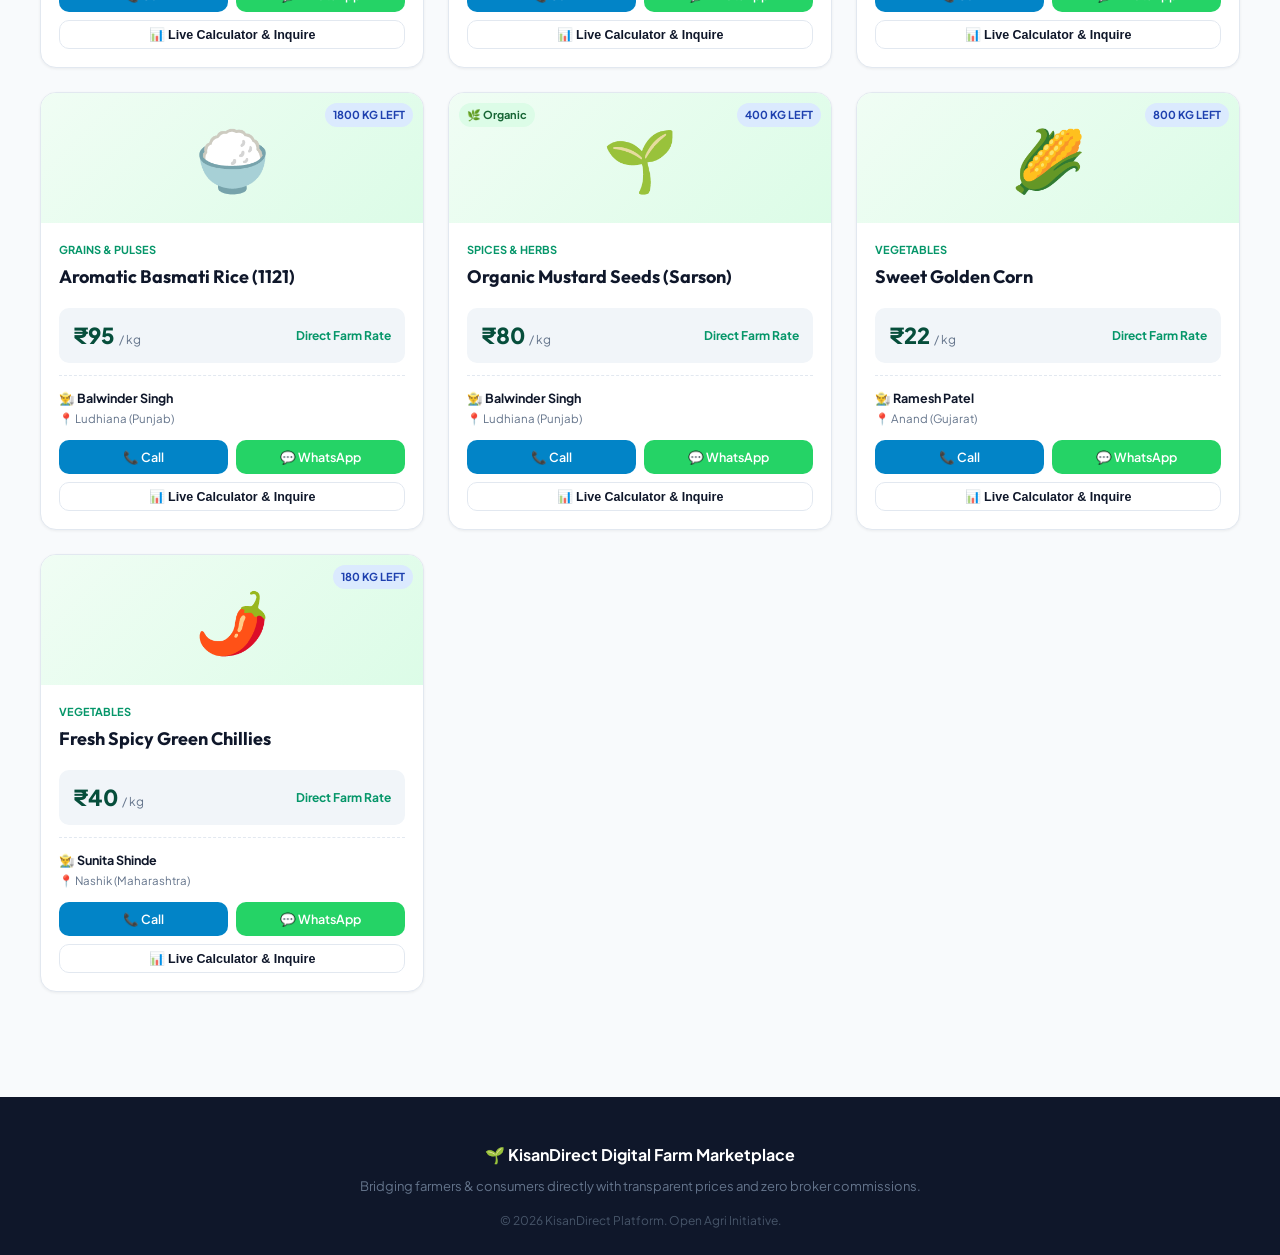
==== commit 650de75a: "Add real-time agricultural weather advisory with location search and GitHub Pages widget" ====
--- a/docs/index.html
+++ b/docs/index.html
@@ -143,6 +143,7 @@
                 <li><button class="nav-btn" onclick="showTab('mandi')">Mandi Rates</button></li>
                 <li><button class="nav-btn" onclick="showTab('farmers')">Verified Farmers</button></li>
                 <li><button class="nav-btn" onclick="showTab('tips')">Agri Guides</button></li>
+                <li><button class="nav-btn" onclick="showTab('weather')">🌦️ Weather</button></li>
                 <li><button class="nav-btn" onclick="showTab('portal')" style="background:var(--primary);color:#fff;">+ Farmer Portal</button></li>
             </ul>
         </div>
@@ -261,6 +262,87 @@
         <div class="crop-grid" id="tipsGrid">
             <!-- Populated by JS -->
         </div>
+    </div>
+
+    <!-- SECTION: Weather Advisory -->
+    <div id="tab-weather" class="container section" style="display:none;">
+        <div class="section-header">
+            <div>
+                <h2 class="section-title">🌦️ Agricultural Weather &amp; Location Advisory</h2>
+                <p style="color:var(--text-muted); font-size:14px;">Hyper-local farm microclimate forecast, spray window, and irrigation advisory.</p>
+            </div>
+        </div>
+
+        <!-- Location Search -->
+        <div style="background:#fff; border:1px solid var(--border); border-radius:var(--radius-lg); padding:18px 22px; margin-bottom:24px; box-shadow:var(--shadow-sm);">
+            <div style="display:flex; gap:12px; flex-wrap:wrap; align-items:center;">
+                <div style="flex:1; min-width:260px; position:relative;">
+                    <input type="text" id="weatherLocationInput" placeholder="Enter farm village, town, or district (e.g. Belagavi, Nashik, Ludhiana)..." value="Belagavi" style="padding-left:38px;">
+                    <span style="position:absolute; left:14px; top:50%; transform:translateY(-50%); font-size:16px;">🔍</span>
+                </div>
+                <button class="btn btn-primary" onclick="fetchWeather()">Check Weather</button>
+                <button class="btn btn-secondary" onclick="detectGPS()">📍 Detect My Location</button>
+            </div>
+            <div style="display:flex; align-items:center; gap:8px; flex-wrap:wrap; margin-top:14px; padding-top:12px; border-top:1px dashed var(--border);">
+                <span style="font-size:12.5px; font-weight:700; color:var(--text-muted); text-transform:uppercase;">Agricultural Hubs:</span>
+                <button class="pill active" onclick="setWeatherLocation('Belagavi', this)" style="padding:4px 10px; font-size:12px;">Belagavi</button>
+                <button class="pill" onclick="setWeatherLocation('Nashik', this)" style="padding:4px 10px; font-size:12px;">Nashik</button>
+                <button class="pill" onclick="setWeatherLocation('Anand', this)" style="padding:4px 10px; font-size:12px;">Anand</button>
+                <button class="pill" onclick="setWeatherLocation('Ludhiana', this)" style="padding:4px 10px; font-size:12px;">Ludhiana</button>
+                <button class="pill" onclick="setWeatherLocation('Pune', this)" style="padding:4px 10px; font-size:12px;">Pune</button>
+                <button class="pill" onclick="setWeatherLocation('Jaipur', this)" style="padding:4px 10px; font-size:12px;">Jaipur</button>
+                <button class="pill" onclick="setWeatherLocation('Shimla', this)" style="padding:4px 10px; font-size:12px;">Shimla</button>
+            </div>
+        </div>
+
+        <!-- Weather Display Card -->
+        <div id="weatherDisplay" style="background:linear-gradient(135deg,#064e3b 0%,#065f46 50%,#047857 100%); color:#fff; border-radius:var(--radius-lg); padding:32px; margin-bottom:24px; box-shadow:var(--shadow-md); position:relative; overflow:hidden;">
+            <div style="position:absolute; right:30px; bottom:-15px; font-size:160px; opacity:0.12; pointer-events:none;" id="wBigIcon">☀️</div>
+            <div style="display:grid; grid-template-columns:1.2fr 1fr; gap:24px; position:relative; z-index:1;">
+                <div>
+                    <div style="display:inline-flex; align-items:center; gap:8px; background:rgba(255,255,255,0.15); padding:4px 14px; border-radius:99px; font-size:13.5px; margin-bottom:12px;">
+                        <span>📍</span>
+                        <strong id="wLocName">Belagavi, Karnataka</strong>
+                    </div>
+                    <div style="display:flex; align-items:center; gap:20px; margin-top:6px;">
+                        <div style="font-size:64px; line-height:1;" id="wIcon">☀️</div>
+                        <div>
+                            <div style="font-size:56px; font-weight:800; line-height:1; letter-spacing:-1px;" id="wTemp">--°C</div>
+                            <div style="font-size:18px; color:#a7f3d0; font-weight:600; margin-top:4px;" id="wCondition">Loading...</div>
+                        </div>
+                    </div>
+                    <div style="margin-top:16px; font-size:14.5px; color:#d1fae5; line-height:1.5;" id="wTip">
+                        🌾 <strong>Agronomy Note:</strong> Checking weather data...
+                    </div>
+                </div>
+                <div style="display:grid; grid-template-columns:repeat(2,1fr); gap:12px; align-content:center;">
+                    <div style="background:rgba(255,255,255,0.1); border:1px solid rgba(255,255,255,0.18); border-radius:var(--radius-md); padding:12px 16px;">
+                        <span style="font-size:12px; color:#a7f3d0; text-transform:uppercase; font-weight:600;">💧 Humidity</span>
+                        <div style="font-size:22px; font-weight:800; margin-top:2px;" id="wHumidity">--%</div>
+                    </div>
+                    <div style="background:rgba(255,255,255,0.1); border:1px solid rgba(255,255,255,0.18); border-radius:var(--radius-md); padding:12px 16px;">
+                        <span style="font-size:12px; color:#a7f3d0; text-transform:uppercase; font-weight:600;">💨 Wind</span>
+                        <div style="font-size:22px; font-weight:800; margin-top:2px;" id="wWind">-- km/h</div>
+                    </div>
+                    <div style="background:rgba(255,255,255,0.1); border:1px solid rgba(255,255,255,0.18); border-radius:var(--radius-md); padding:12px 16px;">
+                        <span style="font-size:12px; color:#a7f3d0; text-transform:uppercase; font-weight:600;">🌧️ Precipitation</span>
+                        <div style="font-size:22px; font-weight:800; margin-top:2px;" id="wPrecip">-- mm</div>
+                    </div>
+                    <div style="background:rgba(255,255,255,0.1); border:1px solid rgba(255,255,255,0.18); border-radius:var(--radius-md); padding:12px 16px;">
+                        <span style="font-size:12px; color:#a7f3d0; text-transform:uppercase; font-weight:600;">⏲️ Pressure</span>
+                        <div style="font-size:22px; font-weight:800; margin-top:2px;" id="wPressure">-- hPa</div>
+                    </div>
+                </div>
+            </div>
+        </div>
+
+        <!-- Advisory Cards -->
+        <h3 style="font-size:20px; font-weight:800; margin-bottom:14px;">🌱 Farm Advisories</h3>
+        <div style="display:grid; grid-template-columns:repeat(auto-fit,minmax(260px,1fr)); gap:18px; margin-bottom:28px;" id="advisoryGrid"></div>
+
+        <!-- 7-Day Forecast -->
+        <h3 style="font-size:20px; font-weight:800; margin-bottom:14px;">📅 7-Day Agricultural Forecast</h3>
+        <div style="display:grid; grid-template-columns:repeat(auto-fit,minmax(135px,1fr)); gap:14px;" id="forecastGrid"></div>
     </div>
 
     <!-- SECTION: Farmer Portal -->
@@ -538,7 +620,7 @@
 
         // Tab Navigation
         function showTab(name) {
-            ['marketplace', 'mandi', 'farmers', 'tips', 'portal'].forEach(t => {
+            ['marketplace', 'mandi', 'farmers', 'tips', 'weather', 'portal'].forEach(t => {
                 document.getElementById(`tab-${t}`).style.display = t === name ? 'block' : 'none';
             });
             document.querySelectorAll('.nav-btn').forEach(btn => {
@@ -546,6 +628,174 @@
             });
             window.scrollTo({ top: 400, behavior: 'smooth' });
             renderCrops();
+            if (name === 'weather' && !weatherLoaded) { fetchWeather(); }
+        }
+
+        // ========== Weather System ==========
+        const WMO_CODES = {
+            0: ['Clear Sky','☀️','Optimal sunshine for photosynthesis and solar crop drying.'],
+            1: ['Mainly Clear','🌤️','Bright conditions with sparse clouds; good for field work.'],
+            2: ['Partly Cloudy','⛅','Mild sunshine; great for harvesting.'],
+            3: ['Overcast','☁️','Dense cloud cover; reduced evaporation.'],
+            45: ['Foggy','🌫️','Dense fog; monitor for fungal moisture.'],
+            48: ['Rime Fog','🌫️','Chilly fog; delay spraying.'],
+            51: ['Light Drizzle','🌦️','Minor drizzle; minimal impact.'],
+            53: ['Moderate Drizzle','🌦️','Moderate drizzle; delay spraying.'],
+            55: ['Dense Drizzle','🌧️','Persistent drizzle; halt spraying.'],
+            61: ['Slight Rain','🌦️','Light showers; natural hydration.'],
+            63: ['Moderate Rain','🌧️','Steady rain; halt irrigation.'],
+            65: ['Heavy Rain','🌧️','Significant rainfall; clear drainage.'],
+            80: ['Light Showers','🌦️','Passing showers.'],
+            81: ['Moderate Showers','🌧️','Moderate shower bursts.'],
+            82: ['Violent Showers','⛈️','Intense downpour alert.'],
+            95: ['Thunderstorm','⛈️','Thunder & lightning; keep machinery indoors.'],
+            96: ['Hail Storm','⛈️','Hailstorm warning; protect crops.'],
+            99: ['Heavy Hail','⛈️','Severe hailstorm risk.']
+        };
+
+        const AG_HUBS = {
+            'Belagavi': { lat: 15.8497, lon: 74.4977, state: 'Karnataka' },
+            'Nashik': { lat: 19.9975, lon: 73.7898, state: 'Maharashtra' },
+            'Anand': { lat: 22.5645, lon: 72.9289, state: 'Gujarat' },
+            'Ludhiana': { lat: 30.9010, lon: 75.8573, state: 'Punjab' },
+            'Pune': { lat: 18.5204, lon: 73.8567, state: 'Maharashtra' },
+            'Jaipur': { lat: 26.9124, lon: 75.7873, state: 'Rajasthan' },
+            'Shimla': { lat: 31.1048, lon: 77.1734, state: 'Himachal Pradesh' }
+        };
+
+        let weatherLoaded = false;
+
+        function setWeatherLocation(name, el) {
+            document.getElementById('weatherLocationInput').value = name;
+            document.querySelectorAll('#tab-weather .pill').forEach(p => p.classList.remove('active'));
+            if (el) el.classList.add('active');
+            fetchWeather();
+        }
+
+        function detectGPS() {
+            if (!navigator.geolocation) { alert('Geolocation not supported.'); return; }
+            navigator.geolocation.getCurrentPosition(pos => {
+                fetchWeatherByCoords(pos.coords.latitude, pos.coords.longitude, 'My Farm Location');
+            }, () => alert('Could not detect location. Please type your district.'), { timeout: 8000 });
+        }
+
+        async function resolveLocationCoords(name) {
+            if (AG_HUBS[name]) return { lat: AG_HUBS[name].lat, lon: AG_HUBS[name].lon, state: AG_HUBS[name].state, locName: name };
+            try {
+                const r = await fetch(`https://geocoding-api.open-meteo.com/v1/search?name=${encodeURIComponent(name)}&count=1&language=en&format=json`);
+                const d = await r.json();
+                if (d.results && d.results.length > 0) {
+                    return { lat: d.results[0].latitude, lon: d.results[0].longitude, state: d.results[0].admin1 || 'India', locName: d.results[0].name };
+                }
+            } catch(e) {}
+            return { lat: 15.8497, lon: 74.4977, state: 'Karnataka', locName: 'Belagavi' };
+        }
+
+        async function fetchWeather() {
+            const name = document.getElementById('weatherLocationInput').value.trim() || 'Belagavi';
+            const loc = await resolveLocationCoords(name);
+            fetchWeatherByCoords(loc.lat, loc.lon, loc.locName + ', ' + loc.state);
+        }
+
+        async function fetchWeatherByCoords(lat, lon, locLabel) {
+            try {
+                const url = `https://api.open-meteo.com/v1/forecast?latitude=${lat}&longitude=${lon}&current=temperature_2m,relative_humidity_2m,apparent_temperature,precipitation,weather_code,wind_speed_10m,surface_pressure&daily=weather_code,temperature_2m_max,temperature_2m_min,precipitation_probability_max,precipitation_sum&timezone=auto`;
+                const resp = await fetch(url);
+                const data = await resp.json();
+                const cur = data.current || {};
+                const daily = data.daily || {};
+                const code = cur.weather_code || 0;
+                const [cond, icon, tip] = WMO_CODES[code] || ['Clear','☀️','Good weather.'];
+
+                document.getElementById('wLocName').textContent = locLabel;
+                document.getElementById('wTemp').textContent = `${Math.round(cur.temperature_2m || 0)}°C`;
+                document.getElementById('wCondition').textContent = `${cond} • Feels like ${Math.round(cur.apparent_temperature || 0)}°C`;
+                document.getElementById('wIcon').textContent = icon;
+                document.getElementById('wBigIcon').textContent = icon;
+                document.getElementById('wTip').innerHTML = `🌾 <strong>Agronomy Note:</strong> ${tip}`;
+                document.getElementById('wHumidity').textContent = `${cur.relative_humidity_2m || '--'}%`;
+                document.getElementById('wWind').textContent = `${cur.wind_speed_10m || '--'} km/h`;
+                document.getElementById('wPrecip').textContent = `${cur.precipitation || 0} mm`;
+                document.getElementById('wPressure').textContent = `${Math.round(cur.surface_pressure || 0)} hPa`;
+
+                renderAdvisories(cur, daily);
+                renderForecast(daily);
+                weatherLoaded = true;
+            } catch(e) {
+                document.getElementById('wCondition').textContent = 'Could not fetch weather data. Please try again.';
+            }
+        }
+
+        function renderAdvisories(cur, daily) {
+            const wind = cur.wind_speed_10m || 0;
+            const humidity = cur.relative_humidity_2m || 50;
+            const temp = cur.temperature_2m || 28;
+            const rainProb = (daily.precipitation_probability_max || [10])[0];
+            const advisories = [];
+
+            // Spray
+            if (wind > 15) advisories.push({ icon:'🚿', title:'Spraying Window', badge:'⚠️ Postpone', cls:'warning', text:`Wind ${wind} km/h exceeds safe limit. High pesticide drift risk.` });
+            else if (rainProb > 45) advisories.push({ icon:'🚿', title:'Spraying Window', badge:'🛑 Rain Risk', cls:'danger', text:`${rainProb}% rain chance. Chemical wash-off before absorption.` });
+            else advisories.push({ icon:'🚿', title:'Spraying Window', badge:'✅ Safe', cls:'safe', text:`Gentle wind (${wind} km/h) and low rain risk. Best time: 06:30-09:30 AM.` });
+
+            // Irrigation
+            if (rainProb > 65) advisories.push({ icon:'💧', title:'Smart Irrigation', badge:'🌧️ Skip', cls:'info', text:`Rain expected (${rainProb}%). Conserve water; hold off drip irrigation.` });
+            else if (temp >= 33) advisories.push({ icon:'💧', title:'Smart Irrigation', badge:'☀️ High Evap.', cls:'warning', text:`High of ${temp}°C. Irrigate root zones in early AM or evening.` });
+            else advisories.push({ icon:'💧', title:'Smart Irrigation', badge:'💧 Normal', cls:'safe', text:`Moderate temps (${temp}°C). Proceed with standard irrigation.` });
+
+            // Harvest
+            if (rainProb > 40) advisories.push({ icon:'🌾', title:'Harvesting', badge:'⚠️ Cover Yards', cls:'warning', text:'Showers possible. Keep tarpaulins over threshing and drying yards.' });
+            else advisories.push({ icon:'🌾', title:'Harvesting', badge:'🌾 Ideal', cls:'safe', text:`Clear outlook (${rainProb}% rain). Suitable for cutting, drying, loading.` });
+
+            // Disease
+            if (humidity > 75 && temp >= 22 && temp <= 31) advisories.push({ icon:'🐛', title:'Disease Alert', badge:'🍄 Fungal Risk', cls:'danger', text:`Warm ${temp}°C + ${humidity}% humidity accelerates mildew & blight.` });
+            else advisories.push({ icon:'🐛', title:'Disease Alert', badge:'🌱 Low Risk', cls:'safe', text:'Balanced microclimate. Maintain routine organic preventative care.' });
+
+            const grid = document.getElementById('advisoryGrid');
+            grid.innerHTML = advisories.map(a => `
+                <div style="background:#fff; border:1px solid var(--border); border-top:4px solid ${a.cls==='safe'?'#10b981':a.cls==='warning'?'#f59e0b':a.cls==='danger'?'#ef4444':'#6366f1'}; border-radius:var(--radius-md); padding:18px; box-shadow:var(--shadow-sm);">
+                    <div style="display:flex; justify-content:space-between; align-items:center; margin-bottom:10px;">
+                        <span style="font-size:12px; font-weight:700; text-transform:uppercase; color:var(--text-muted);">${a.icon} ${a.title}</span>
+                        <span style="font-size:11px; font-weight:700; padding:3px 8px; border-radius:99px; background:${a.cls==='safe'?'#ecfdf5':a.cls==='warning'?'#fffbeb':a.cls==='danger'?'#fef2f2':'#eff6ff'}; color:${a.cls==='safe'?'#047857':a.cls==='warning'?'#b45309':a.cls==='danger'?'#b91c1c':'#1d4ed8'};">${a.badge}</span>
+                    </div>
+                    <p style="font-size:13.5px; color:#475569; line-height:1.5;">${a.text}</p>
+                </div>
+            `).join('');
+        }
+
+        function renderForecast(daily) {
+            const dates = daily.time || [];
+            const codes = daily.weather_code || [];
+            const maxT = daily.temperature_2m_max || [];
+            const minT = daily.temperature_2m_min || [];
+            const rainP = daily.precipitation_probability_max || [];
+            const days = ['Sun','Mon','Tue','Wed','Thu','Fri','Sat'];
+            const grid = document.getElementById('forecastGrid');
+
+            grid.innerHTML = dates.slice(0, 7).map((d, i) => {
+                const dt = new Date(d);
+                const dayName = i === 0 ? 'Today' : days[dt.getDay()];
+                const fullDate = dt.toLocaleDateString('en-IN', { day:'2-digit', month:'short' });
+                const [cond, icon] = WMO_CODES[codes[i]] || ['Clear','☀️',''];
+                const rp = rainP[i] || 0;
+                let tag, tagCls;
+                if (rp > 50) { tag = '🌧️ Rain Alert'; tagCls = '#fef2f2; color:#991b1b; border:1px solid #fecaca'; }
+                else if (maxT[i] >= 34) { tag = '☀️ High Heat'; tagCls = '#fffbeb; color:#92400e; border:1px solid #fde68a'; }
+                else if (rp < 20) { tag = '🌾 Ideal Harvest'; tagCls = '#ecfdf5; color:#065f46; border:1px solid #a7f3d0'; }
+                else { tag = '🌱 Good Sowing'; tagCls = '#f0f9ff; color:#075985; border:1px solid #bae6fd'; }
+
+                return `
+                    <div style="background:#fff; border:1px solid var(--border); border-radius:var(--radius-md); padding:16px 12px; text-align:center; box-shadow:var(--shadow-sm); transition:0.2s;">
+                        <div style="font-weight:800; font-size:15px;">${dayName}</div>
+                        <div style="font-size:12px; color:var(--text-muted); margin-bottom:8px;">${fullDate}</div>
+                        <div style="font-size:38px; line-height:1.1; margin:6px 0;">${icon}</div>
+                        <div style="font-size:12.5px; font-weight:600; color:#334155; margin-bottom:8px; min-height:32px; display:flex; align-items:center; justify-content:center;">${cond}</div>
+                        <div style="font-size:16px; font-weight:800; color:var(--primary-dark);">${Math.round(maxT[i])}° <span style="font-size:13px; font-weight:500; color:#64748b;">/ ${Math.round(minT[i])}°</span></div>
+                        <div style="margin-top:10px; background:#f0fdf4; border:1px solid #bbf7d0; border-radius:99px; padding:3px 8px; font-size:11.5px; color:#166534; font-weight:600;">🌧️ ${rp}% Rain</div>
+                        <div style="margin-top:8px;"><span style="display:inline-block; font-size:11px; font-weight:700; padding:3px 8px; border-radius:99px; background:${tagCls};">${tag}</span></div>
+                    </div>
+                `;
+            }).join('');
         }
 
         // Populate Mandi Table
